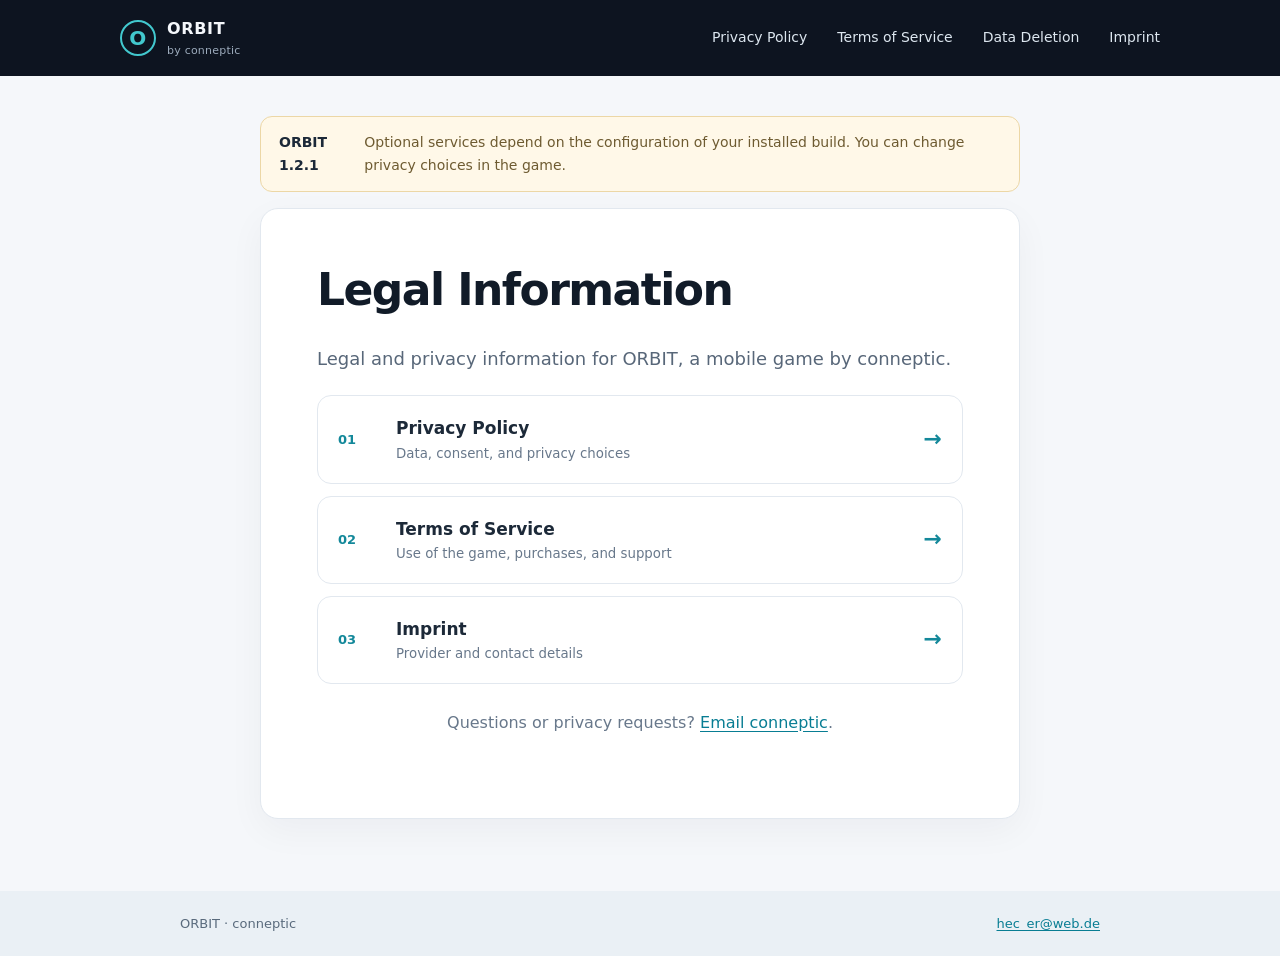
==== index.html @ 0f3c7fab "Publish ORBIT 1.2.1 privacy, terms and deletion pages" ====
<!doctype html>
<html lang="en">
<head>
  <meta charset="utf-8">
  <meta name="viewport" content="width=device-width, initial-scale=1">
  <meta name="color-scheme" content="light">
  <title>Legal Information | ORBIT by conneptic</title>
  <meta name="description" content="Legal Information for ORBIT, the mobile game by conneptic.">
  <link rel="stylesheet" href="legal.css">
</head>
<body>
  <a class="skip-link" href="#main-content">Skip to content</a>
  <header class="site-header">
    <a class="brand" href="index.html"><span class="brand-mark">O</span><span>ORBIT <small>by conneptic</small></span></a>
    <nav aria-label="Legal documents"><a href="privacy.html">Privacy Policy</a>
<a href="terms.html">Terms of Service</a>
<a href="deletion.html">Data Deletion</a>
<a href="imprint.html">Imprint</a></nav>
  </header>
  <main id="main-content">
    <div class="draft-note"><strong>ORBIT 1.2.1</strong><span>Optional services depend on the configuration of your installed build. You can change privacy choices in the game.</span></div>
    <article>
      <h1>Legal Information</h1>
      <section class="intro"><p>Legal and privacy information for ORBIT, a mobile game by conneptic.</p></section>
<section class="document-list" aria-label="Legal documents">
  <a href="privacy.html"><span>01</span><strong>Privacy Policy</strong><small>Data, consent, and privacy choices</small><b aria-hidden="true">&rarr;</b></a>
  <a href="terms.html"><span>02</span><strong>Terms of Service</strong><small>Use of the game, purchases, and support</small><b aria-hidden="true">&rarr;</b></a>
  <a href="imprint.html"><span>03</span><strong>Imprint</strong><small>Provider and contact details</small><b aria-hidden="true">&rarr;</b></a>
</section>
<p class="contact-line">Questions or privacy requests? <a href="mailto:hec_er@web.de">Email conneptic</a>.</p>
    </article>
  </main>
  <footer><span>ORBIT &middot; conneptic</span><a href="mailto:hec_er@web.de">hec_er@web.de</a></footer>
</body>
</html>
---- legal.css ----
:root {
  color-scheme: light;
  font-family: Inter, ui-sans-serif, system-ui, -apple-system, BlinkMacSystemFont, "Segoe UI", sans-serif;
  color: #17212b;
  background: #f5f7fa;
  font-synthesis: none;
  text-rendering: optimizeLegibility;
}

* { box-sizing: border-box; }
body { margin: 0; min-width: 320px; line-height: 1.65; }
a { color: #087d93; text-underline-offset: .18em; }
a:hover { color: #075b6c; }
a:focus-visible { outline: 3px solid #f0b844; outline-offset: 3px; }
.skip-link { position: absolute; z-index: 2; top: 8px; left: 8px; padding: 10px 14px; transform: translateY(-160%); border-radius: 8px; background: #fff; color: #102131; }
.skip-link:focus { transform: translateY(0); }
.site-header {
  min-height: 76px; padding: 0 max(24px, calc((100vw - 1040px) / 2));
  display: flex; align-items: center; justify-content: space-between; gap: 24px;
  background: #0d1420; color: #f4f7fb;
}
.brand { display: inline-flex; align-items: center; gap: 11px; color: inherit; text-decoration: none; font-weight: 800; letter-spacing: .04em; }
.brand small { display: block; color: #9cabbc; font-size: 11px; font-weight: 500; letter-spacing: .02em; }
.brand-mark { width: 36px; height: 36px; display: grid; place-items: center; border: 2px solid #42c8ce; border-radius: 50%; color: #42c8ce; font-size: 20px; }
nav { display: flex; gap: clamp(12px, 3vw, 30px); }
nav a { color: #dce6ef; text-decoration: none; font-size: 14px; }
nav a[aria-current="page"] { color: #73dce0; }
main { max-width: 920px; min-height: calc(100vh - 142px); margin: 0 auto; padding: 40px 24px 72px; }
article { max-width: 760px; margin: 0 auto; padding: clamp(26px, 6vw, 56px); background: #fff; border: 1px solid #e2e8ef; border-radius: 18px; box-shadow: 0 12px 36px #1522360b; }
h1 { margin: 0 0 28px; color: #111b28; font-size: clamp(32px, 5vw, 44px); line-height: 1.15; letter-spacing: -.035em; }
h2 { margin: 34px 0 12px; padding-top: 20px; border-top: 1px solid #e9eef3; font-size: 22px; line-height: 1.3; }
h3 { margin: 24px 0 10px; font-size: 18px; }
hr { height: 1px; margin: 28px 0; border: 0; background: #e9eef3; }
p, li { color: #344252; font-size: 16px; }
p { margin: 0 0 18px; }
li { margin: 8px 0; padding-left: 4px; }
ul, ol { margin: 10px 0 22px; padding-left: 24px; }
strong { color: #1c2938; }
.draft-note { display: flex; align-items: baseline; gap: 12px; max-width: 760px; margin: 0 auto 16px; padding: 14px 18px; border: 1px solid #ecd7a6; border-radius: 12px; background: #fff8e8; color: #594619; font-size: 14px; }
.draft-note span { color: #6e5b31; }
.intro { max-width: 760px; margin: 14px auto 22px; }
.intro p { color: #586779; font-size: 18px; }
.document-list { max-width: 760px; margin: 0 auto; display: grid; gap: 12px; }
.document-list a { display: grid; grid-template-columns: 42px 1fr auto; align-items: center; column-gap: 16px; padding: 18px 20px; border: 1px solid #e2e8ef; border-radius: 14px; background: white; color: #17212b; text-decoration: none; }
.document-list a:hover { border-color: #70cbd2; box-shadow: 0 6px 20px #15223610; }
.document-list span { grid-row: span 2; color: #13889a; font-size: 13px; font-weight: 800; }
.document-list strong { font-size: 17px; }
.document-list small { color: #68788b; }
.document-list b { grid-column: 3; grid-row: 1 / span 2; color: #13889a; font-size: 22px; }
.contact-line { max-width: 760px; margin: 26px auto; color: #68788b; text-align: center; }
footer { display: flex; justify-content: space-between; gap: 16px; padding: 22px max(24px, calc((100vw - 920px) / 2)); background: #eaf0f5; color: #596a7c; font-size: 13px; }
footer a { color: #087d93; }
@media (max-width: 620px) {
  .site-header { align-items: flex-start; flex-direction: column; gap: 14px; padding: 18px 20px; }
  nav { width: 100%; justify-content: space-between; gap: 8px; }
  nav a { font-size: 12px; }
  main { padding: 22px 14px 48px; }
  article { padding: 26px 21px; border-radius: 14px; }
  .draft-note { flex-direction: column; gap: 2px; margin-bottom: 12px; }
  .document-list a { grid-template-columns: 32px 1fr auto; padding: 16px 14px; column-gap: 10px; }
  .document-list small { font-size: 12px; }
  footer { flex-direction: column; padding: 18px 20px; }
}
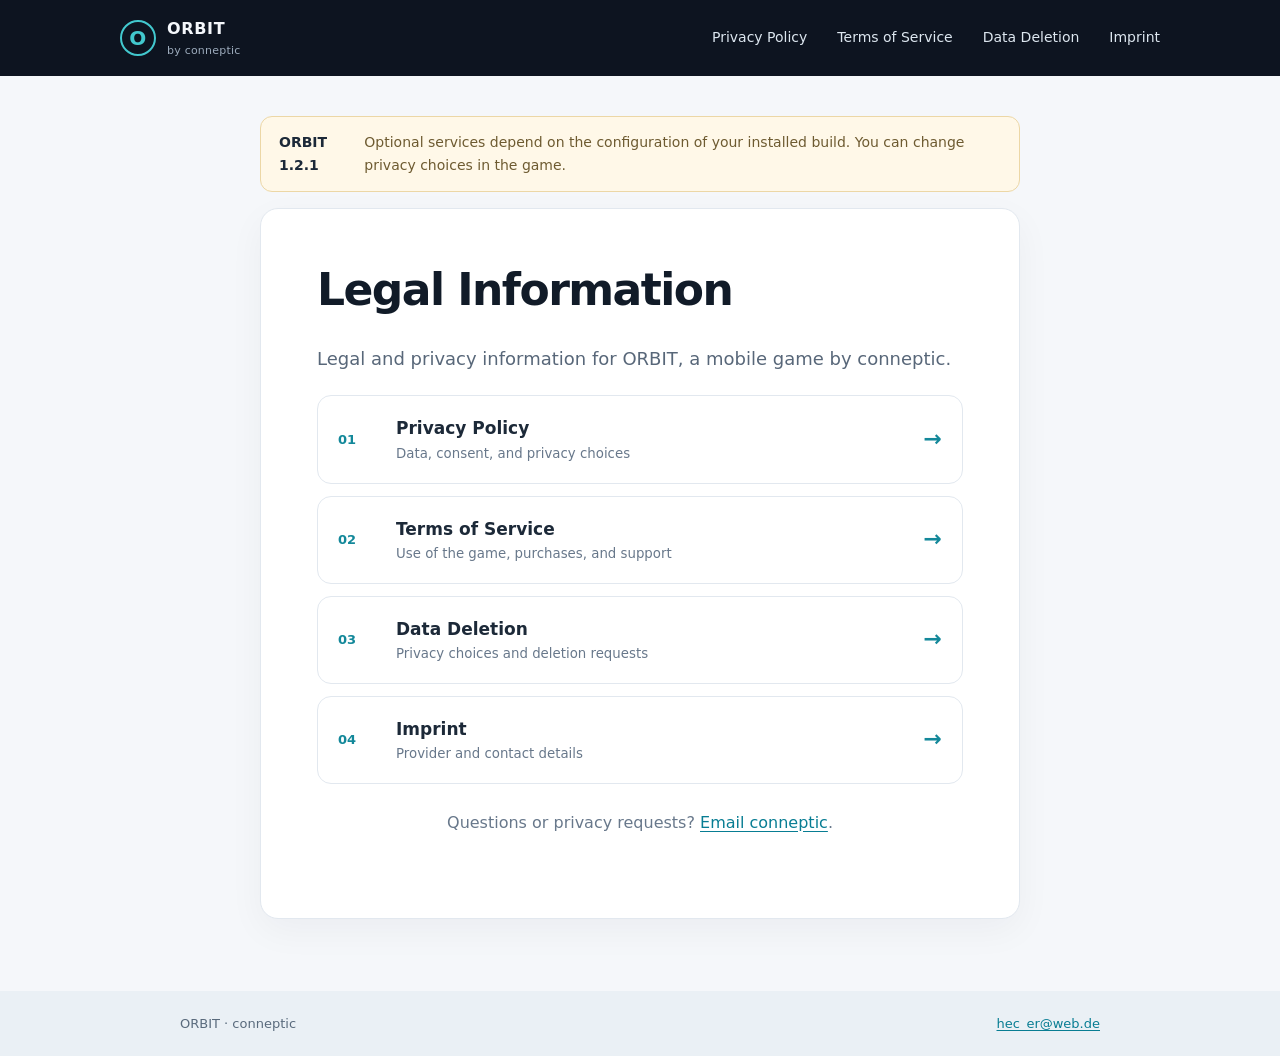
==== commit 8e86e6ca: "Add data deletion to ORBIT legal index" ====
--- a/index.html
+++ b/index.html
@@ -25,7 +25,8 @@
 <section class="document-list" aria-label="Legal documents">
   <a href="privacy.html"><span>01</span><strong>Privacy Policy</strong><small>Data, consent, and privacy choices</small><b aria-hidden="true">&rarr;</b></a>
   <a href="terms.html"><span>02</span><strong>Terms of Service</strong><small>Use of the game, purchases, and support</small><b aria-hidden="true">&rarr;</b></a>
-  <a href="imprint.html"><span>03</span><strong>Imprint</strong><small>Provider and contact details</small><b aria-hidden="true">&rarr;</b></a>
+  <a href="deletion.html"><span>03</span><strong>Data Deletion</strong><small>Privacy choices and deletion requests</small><b aria-hidden="true">&rarr;</b></a>
+  <a href="imprint.html"><span>04</span><strong>Imprint</strong><small>Provider and contact details</small><b aria-hidden="true">&rarr;</b></a>
 </section>
 <p class="contact-line">Questions or privacy requests? <a href="mailto:hec_er@web.de">Email conneptic</a>.</p>
     </article>
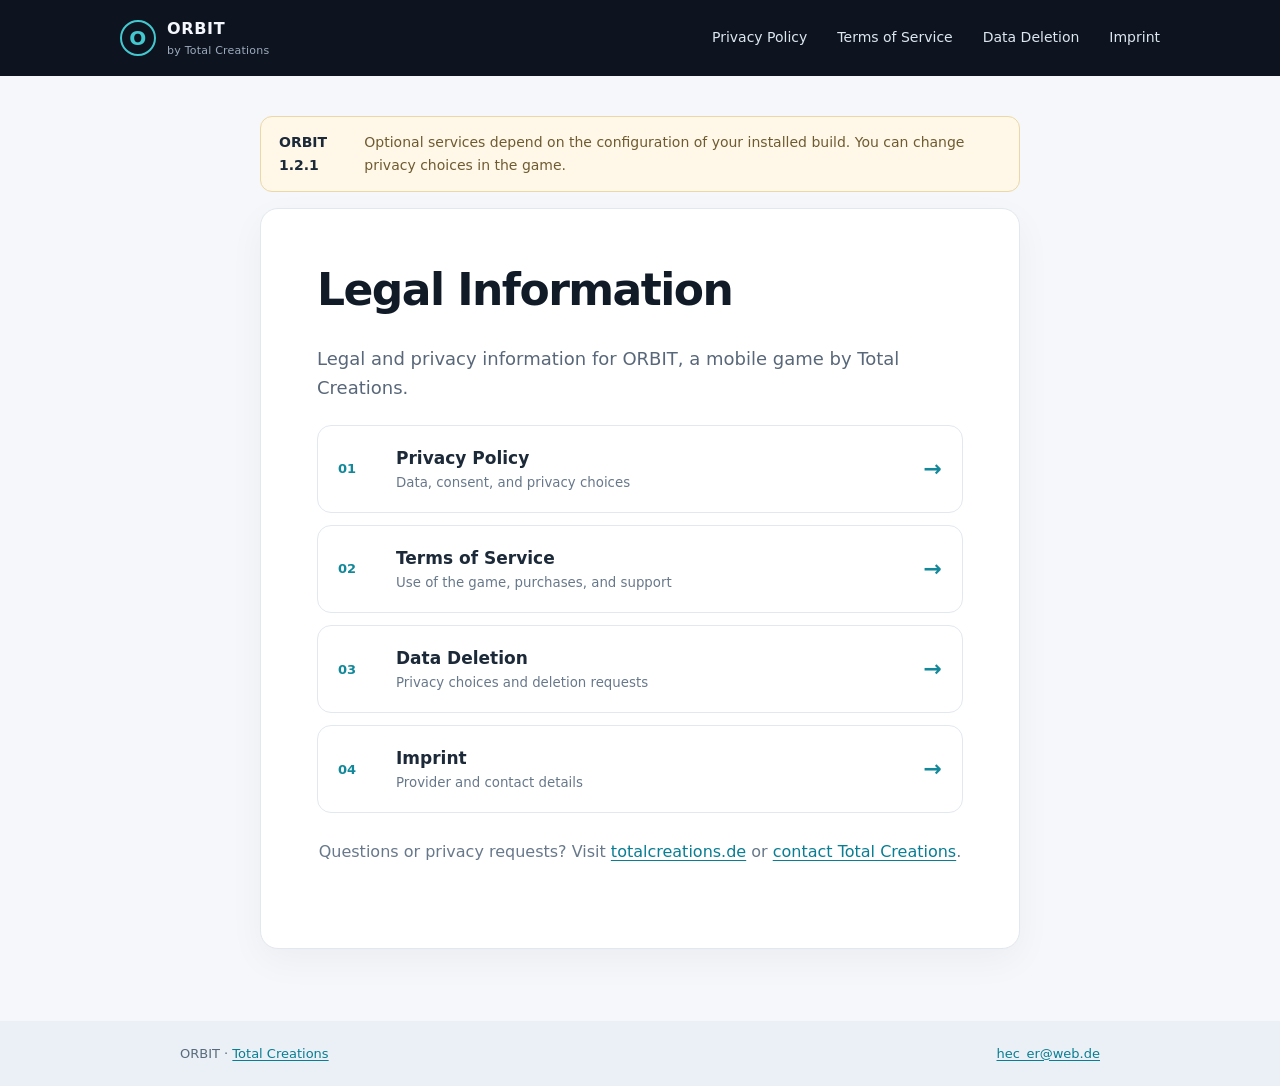
==== commit 95cd4762: "Update ORBIT publisher branding and website" ====
--- a/index.html
+++ b/index.html
@@ -4,14 +4,14 @@
   <meta charset="utf-8">
   <meta name="viewport" content="width=device-width, initial-scale=1">
   <meta name="color-scheme" content="light">
-  <title>Legal Information | ORBIT by conneptic</title>
-  <meta name="description" content="Legal Information for ORBIT, the mobile game by conneptic.">
+  <title>Legal Information | ORBIT by Total Creations</title>
+  <meta name="description" content="Legal Information for ORBIT, the mobile game by Total Creations.">
   <link rel="stylesheet" href="legal.css">
 </head>
 <body>
   <a class="skip-link" href="#main-content">Skip to content</a>
   <header class="site-header">
-    <a class="brand" href="index.html"><span class="brand-mark">O</span><span>ORBIT <small>by conneptic</small></span></a>
+    <a class="brand" href="index.html"><span class="brand-mark">O</span><span>ORBIT <small>by Total Creations</small></span></a>
     <nav aria-label="Legal documents"><a href="privacy.html">Privacy Policy</a>
 <a href="terms.html">Terms of Service</a>
 <a href="deletion.html">Data Deletion</a>
@@ -21,16 +21,16 @@
     <div class="draft-note"><strong>ORBIT 1.2.1</strong><span>Optional services depend on the configuration of your installed build. You can change privacy choices in the game.</span></div>
     <article>
       <h1>Legal Information</h1>
-      <section class="intro"><p>Legal and privacy information for ORBIT, a mobile game by conneptic.</p></section>
+      <section class="intro"><p>Legal and privacy information for ORBIT, a mobile game by Total Creations.</p></section>
 <section class="document-list" aria-label="Legal documents">
   <a href="privacy.html"><span>01</span><strong>Privacy Policy</strong><small>Data, consent, and privacy choices</small><b aria-hidden="true">&rarr;</b></a>
   <a href="terms.html"><span>02</span><strong>Terms of Service</strong><small>Use of the game, purchases, and support</small><b aria-hidden="true">&rarr;</b></a>
   <a href="deletion.html"><span>03</span><strong>Data Deletion</strong><small>Privacy choices and deletion requests</small><b aria-hidden="true">&rarr;</b></a>
   <a href="imprint.html"><span>04</span><strong>Imprint</strong><small>Provider and contact details</small><b aria-hidden="true">&rarr;</b></a>
 </section>
-<p class="contact-line">Questions or privacy requests? <a href="mailto:hec_er@web.de">Email conneptic</a>.</p>
+<p class="contact-line">Questions or privacy requests? Visit <a href="https://totalcreations.de">totalcreations.de</a> or <a href="mailto:hec_er@web.de">contact Total Creations</a>.</p>
     </article>
   </main>
-  <footer><span>ORBIT &middot; conneptic</span><a href="mailto:hec_er@web.de">hec_er@web.de</a></footer>
+  <footer><span>ORBIT &middot; <a href="https://totalcreations.de">Total Creations</a></span><a href="mailto:hec_er@web.de">hec_er@web.de</a></footer>
 </body>
 </html>
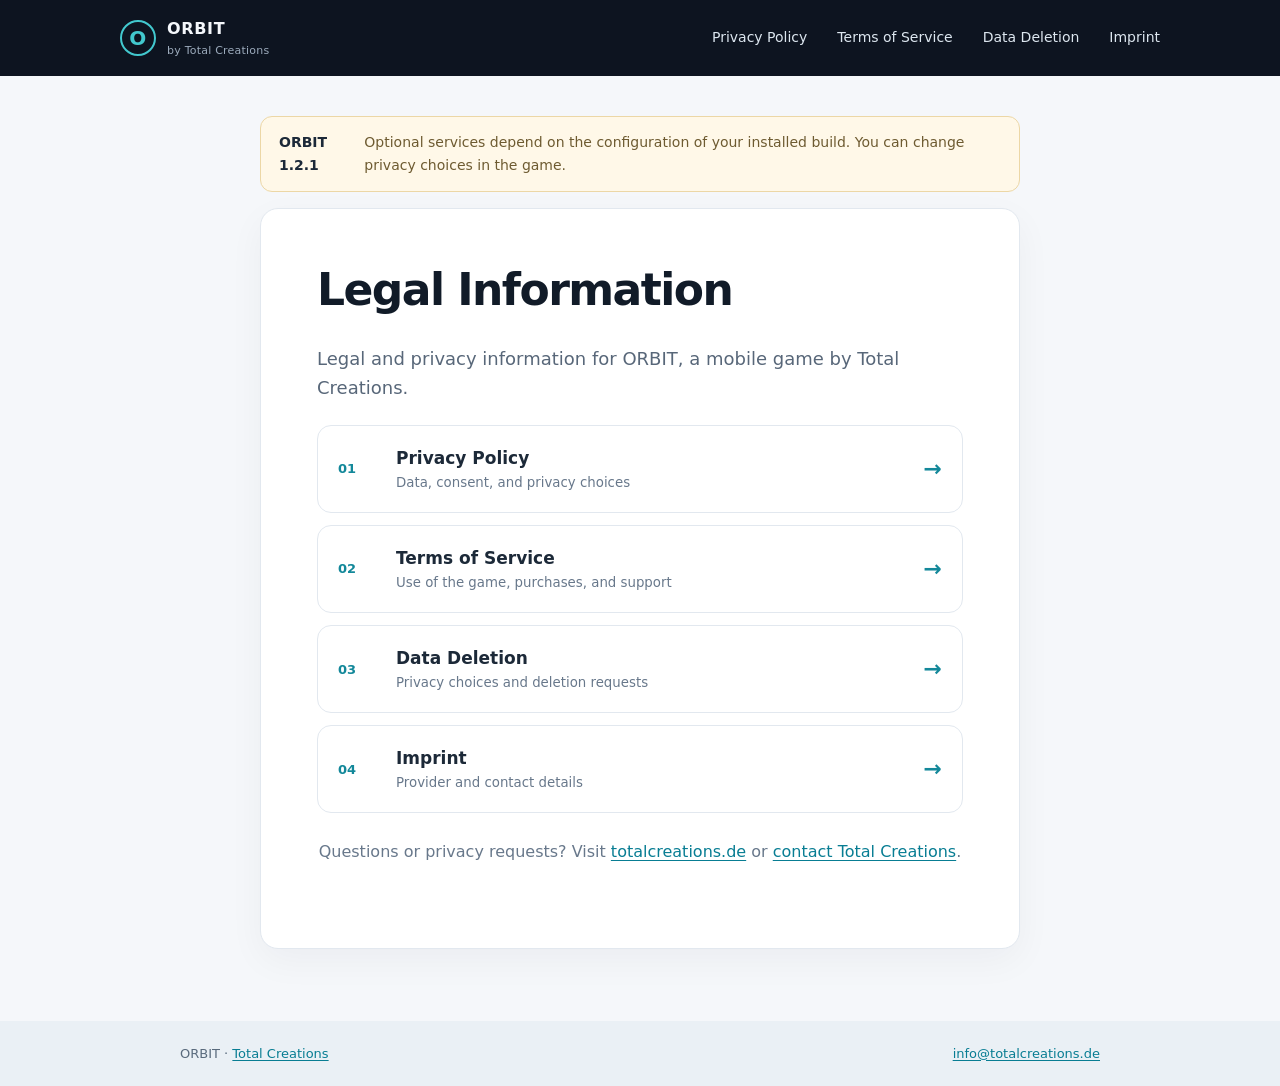
==== commit a0a3e7dc: "Update ORBIT contact email" ====
--- a/index.html
+++ b/index.html
@@ -28,9 +28,9 @@
   <a href="deletion.html"><span>03</span><strong>Data Deletion</strong><small>Privacy choices and deletion requests</small><b aria-hidden="true">&rarr;</b></a>
   <a href="imprint.html"><span>04</span><strong>Imprint</strong><small>Provider and contact details</small><b aria-hidden="true">&rarr;</b></a>
 </section>
-<p class="contact-line">Questions or privacy requests? Visit <a href="https://totalcreations.de">totalcreations.de</a> or <a href="mailto:hec_er@web.de">contact Total Creations</a>.</p>
+<p class="contact-line">Questions or privacy requests? Visit <a href="https://totalcreations.de">totalcreations.de</a> or <a href="mailto:info@totalcreations.de">contact Total Creations</a>.</p>
     </article>
   </main>
-  <footer><span>ORBIT &middot; <a href="https://totalcreations.de">Total Creations</a></span><a href="mailto:hec_er@web.de">hec_er@web.de</a></footer>
+  <footer><span>ORBIT &middot; <a href="https://totalcreations.de">Total Creations</a></span><a href="mailto:info@totalcreations.de">info@totalcreations.de</a></footer>
 </body>
 </html>
